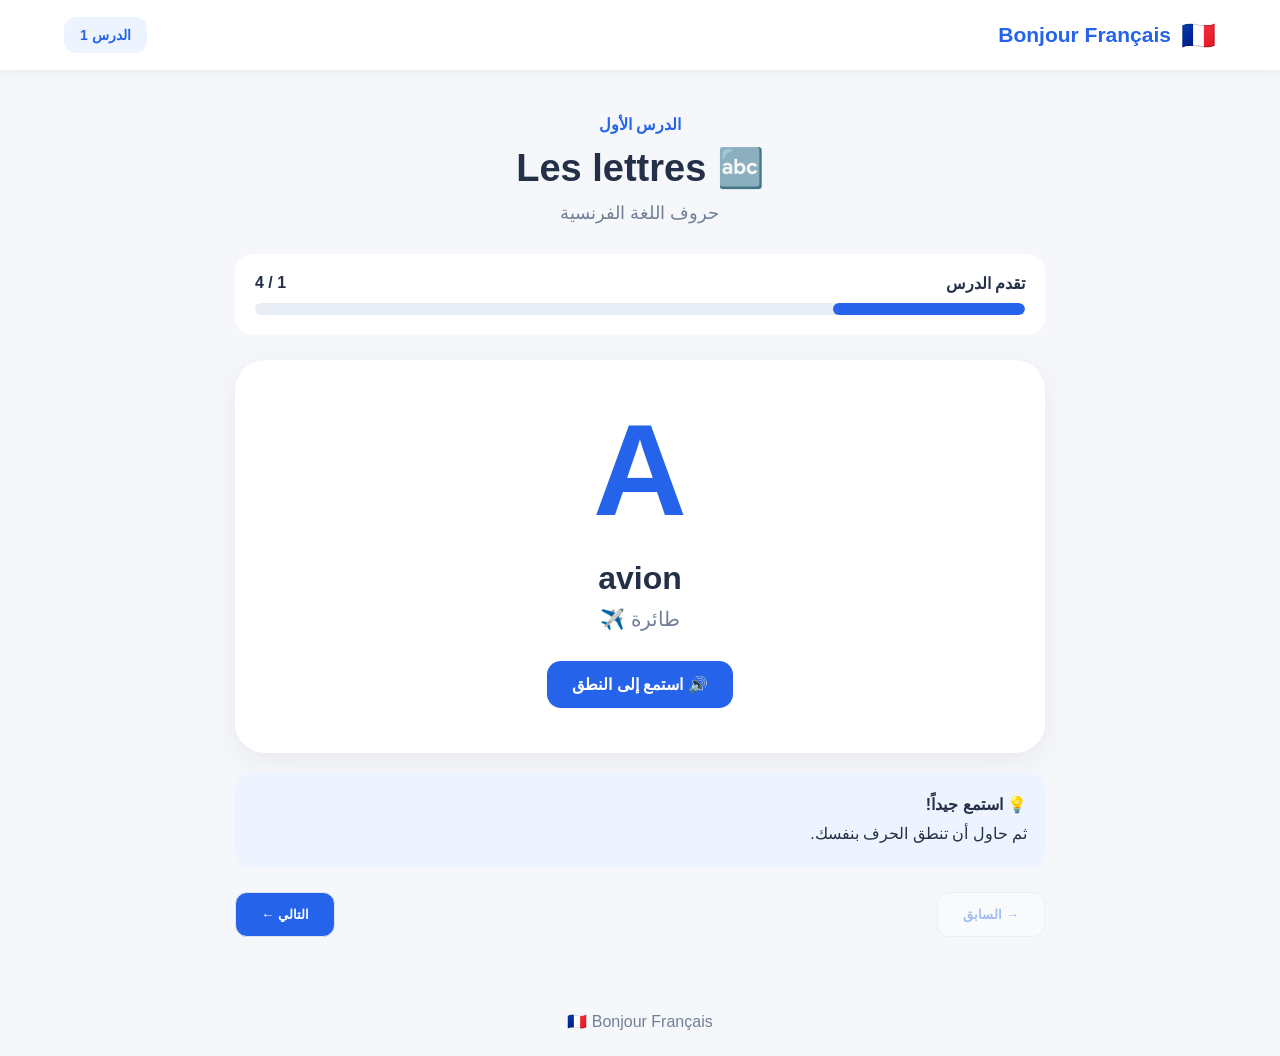
==== alphabet.html @ 1321bd40 "Add files via upload" ====
<!DOCTYPE html>
<html lang="ar" dir="rtl">

<head>

    <meta charset="UTF-8">

    <meta name="viewport"
          content="width=device-width, initial-scale=1.0">

    <title>Les lettres - Bonjour Français</title>

    <link rel="stylesheet" href="style.css">

</head>

<body>

<header>

    <a href="index.html" class="logo">
        <span>🇫🇷</span>
        Bonjour Français
    </a>

    <div class="lesson-number">
        الدرس 1
    </div>

</header>


<main class="lesson-page">

    <!-- العنوان -->

    <div class="lesson-title">

        <span class="small-title">
            الدرس الأول
        </span>

        <h1>🔤 Les lettres</h1>

        <p>
            حروف اللغة الفرنسية
        </p>

    </div>


    <!-- التقدم -->

    <div class="lesson-progress">

        <div class="progress-info">

            <span>تقدم الدرس</span>

            <span id="progressText">1 / 4</span>

        </div>

        <div class="progress-bar">

            <div id="lessonProgress"
                 class="progress"
                 style="width:25%">
            </div>

        </div>

    </div>


    <!-- بطاقة الحرف -->

    <section class="letter-card">

        <div id="letter"
             class="big-letter">
            A
        </div>


        <div id="word"
             class="french-word">
            avion
        </div>


        <div id="translation"
             class="arabic-word">
            طائرة ✈️
        </div>


        <button
            class="sound-button"
            onclick="playAudio('audio/alphabet/a.mp3')">
              

            🔊 استمع إلى النطق

        </button>

    </section>


    <!-- معلومة -->

    <div class="info-box">

        💡
        <strong>استمع جيداً!</strong>

        <br>

        ثم حاول أن تنطق الحرف بنفسك.

    </div>


    <!-- أزرار -->

    <div class="navigation">

        <button
            id="previous"
            onclick="previousLetter()"
            disabled>

            → السابق

        </button>


        <button
            id="next"
            onclick="nextLetter()">

            التالي ←

        </button>

    </div>


    <!-- الاختبار -->

    <section
        id="quiz"
        class="quiz"
        style="display:none">

        <h2>🎯 اختبر نفسك</h2>

        <p>
            أي كلمة تبدأ بالحرف A؟
        </p>


        <div class="answers">

            <button onclick="checkAnswer(this, true)">
                ✈️ avion
            </button>

            <button onclick="checkAnswer(this, false)">
                🐱 chat
            </button>

            <button onclick="checkAnswer(this, false)">
                🏠 maison
            </button>

        </div>

        <p id="result"></p>

    </section>

</main>


<footer>

    🇫🇷 Bonjour Français

</footer>


<script>

const letters = [

    {
        letter: "A",
        word: "avion",
        translation: "طائرة ✈️"
    },

    {
        letter: "B",
        word: "banane",
        translation: "موزة 🍌"
    },

    {
        letter: "C",
        word: "chat",
        translation: "قطة 🐱"
    },

    {
        letter: "D",
        word: "dauphin",
        translation: "دلفين 🐬"
    }

];


let current = 0;


function showLetter() {

    document.getElementById("letter").textContent =
        letters[current].letter;

    document.getElementById("word").textContent =
        letters[current].word;

    document.getElementById("translation").textContent =
        letters[current].translation;


    document.getElementById("progressText").textContent =
        (current + 1) + " / " + letters.length;


    let percentage =
        ((current + 1) / letters.length) * 100;

    document.getElementById("lessonProgress")
        .style.width = percentage + "%";


    document.getElementById("previous").disabled =
        current === 0;


    if (current === letters.length - 1) {

        document.getElementById("next")
            .textContent = "🏆 الاختبار";

    } else {

        document.getElementById("next")
            .textContent = "التالي ←";

    }

}


function nextLetter() {

    if (current < letters.length - 1) {

        current++;

        showLetter();

    } else {

        document.getElementById("quiz")
            .style.display = "block";

        document.getElementById("quiz")
            .scrollIntoView({
                behavior: "smooth"
            });

    }

}


function previousLetter() {

    if (current > 0) {

        current--;

        showLetter();

    }

}


function speakLetter() {

    let text =
        letters[current].letter +
        ". " +
        letters[current].word;

    let speech =
        new SpeechSynthesisUtterance(text);

    speech.lang = "fr-FR";

    speech.rate = 0.8;

    speech.pitch = 1;

    speechSynthesis.cancel();

    speechSynthesis.speak(speech);

}


function checkAnswer(button, correct) {

    let result =
        document.getElementById("result");


    if (correct) {

        result.textContent =
            "🎉 Bravo ! إجابة صحيحة!";

        result.className =
            "correct";

    } else {

        result.textContent =
            "❌ حاول مرة أخرى";

        result.className =
            "wrong";

    }

}

</script>
<audio id="player"></audio>

<script>
function playAudio(file) {
    const player = document.getElementById("player");
    player.src = file;
    player.play();
}
</script>
</body>

</html>
---- style.css ----
* {
    box-sizing: border-box;
    margin: 0;
    padding: 0;
    font-family: Arial, sans-serif;
}

body {
    background: #f5f7fb;
    color: #243047;
}


/* ================= HEADER ================= */

header {
    height: 70px;
    background: white;

    display: flex;
    align-items: center;
    justify-content: space-between;

    padding: 0 5%;

    box-shadow:
        0 2px 10px rgba(0,0,0,0.06);
}

.logo {
    display: flex;
    align-items: center;

    gap: 10px;

    font-size: 21px;
    font-weight: bold;

    color: #2563eb;

    text-decoration: none;
}

.logo span {
    font-size: 28px;
}

.level,
.lesson-number {
    background: #eef4ff;

    color: #2563eb;

    padding: 10px 16px;

    border-radius: 12px;

    font-weight: bold;

    font-size: 14px;
}


/* ================= HERO ================= */

.hero {

    max-width: 1150px;

    margin: 35px auto;

    padding: 45px;

    border-radius: 28px;

    background:
        linear-gradient(
            135deg,
            #2563eb,
            #4f46e5
        );

    color: white;

    display: flex;

    align-items: center;

    justify-content: space-between;

    gap: 30px;
}

.hero h1 {
    font-size: 38px;
    margin-bottom: 15px;
}

.hero p {
    font-size: 18px;
    line-height: 1.8;
}

.character {
    font-size: 110px;
}

.main-button {

    display: inline-block;

    margin-top: 25px;

    padding: 14px 25px;

    background: white;

    color: #2563eb;

    border-radius: 12px;

    text-decoration: none;

    font-weight: bold;
}


/* ================= MAIN ================= */

main {
    max-width: 1150px;

    margin: auto;

    padding:
        0 20px
        50px;
}

.section-title {
    margin:
        35px 0
        20px;
}

.section-title h2 {
    font-size: 25px;
}

.section-title p {
    margin-top: 7px;
    color: #718096;
}


/* ================= LESSONS ================= */

.lessons {

    display: grid;

    grid-template-columns:
        repeat(4, 1fr);

    gap: 18px;
}

.lesson {

    background: white;

    border-radius: 20px;

    padding: 25px 20px;

    text-decoration: none;

    color: #243047;

    border: 1px solid #edf0f5;

    transition: 0.25s;
}

.lesson:hover {

    transform:
        translateY(-5px);

    box-shadow:
        0 10px 25px
        rgba(0,0,0,0.08);
}

.lesson-icon {

    width: 55px;
    height: 55px;

    background: #eef4ff;

    border-radius: 16px;

    display: flex;

    align-items: center;
    justify-content: center;

    font-size: 28px;

    margin-bottom: 15px;
}

.lesson h3 {
    margin-bottom: 8px;
}

.lesson p {
    color: #718096;

    line-height: 1.6;

    font-size: 14px;
}


/* ================= PROGRESS ================= */

.progress-box {

    background: white;

    padding: 25px;

    border-radius: 20px;

    margin-top: 30px;
}

.progress-header {

    display: flex;

    justify-content:
        space-between;

    margin-bottom: 12px;

    font-weight: bold;
}

.progress-bar {

    width: 100%;

    height: 12px;

    background: #e8edf5;

    border-radius: 20px;

    overflow: hidden;
}

.progress {

    height: 100%;

    background: #2563eb;

    border-radius: 20px;

    transition:
        width 0.4s;
}


/* ================= LESSON PAGE ================= */

.lesson-page {
    max-width: 850px;
}


/* عنوان الدرس */

.lesson-title {

    text-align: center;

    margin:
        45px 0 30px;
}

.small-title {

    color: #2563eb;

    font-weight: bold;
}

.lesson-title h1 {

    font-size: 38px;

    margin: 12px 0;
}

.lesson-title p {

    color: #718096;

    font-size: 18px;
}


/* تقدم الدرس */

.lesson-progress {

    background: white;

    padding: 20px;

    border-radius: 18px;

    margin-bottom: 25px;
}

.progress-info {

    display: flex;

    justify-content:
        space-between;

    margin-bottom: 10px;

    font-weight: bold;
}


/* بطاقة الحرف */

.letter-card {

    background: white;

    border-radius: 30px;

    padding: 45px 25px;

    text-align: center;

    box-shadow:
        0 8px 30px
        rgba(0,0,0,0.06);
}

.big-letter {

    font-size: 130px;

    font-weight: bold;

    color: #2563eb;

    line-height: 1;
}

.french-word {

    font-size: 32px;

    font-weight: bold;

    margin-top: 25px;

    direction: ltr;
}

.arabic-word {

    margin-top: 10px;

    color: #718096;

    font-size: 20px;
}


/* زر الصوت */

.sound-button {

    margin-top: 30px;

    padding: 14px 25px;

    border: none;

    border-radius: 14px;

    background: #2563eb;

    color: white;

    font-size: 16px;

    font-weight: bold;

    cursor: pointer;
}

.sound-button:hover {
    background: #1d4ed8;
}


/* المعلومة */

.info-box {

    margin-top: 20px;

    padding: 18px;

    background: #eef4ff;

    border-radius: 15px;

    line-height: 1.8;
}


/* أزرار التنقل */

.navigation {

    display: flex;

    justify-content:
        space-between;

    margin-top: 25px;
}

.navigation button {

    padding: 14px 25px;

    border: none;

    border-radius: 12px;

    background: white;

    color: #2563eb;

    font-weight: bold;

    cursor: pointer;

    border:
        1px solid #dbe4f0;
}

.navigation button:last-child {

    background: #2563eb;

    color: white;
}

.navigation button:disabled {

    opacity: 0.4;

    cursor: not-allowed;
}


/* ================= QUIZ ================= */

.quiz {

    background: white;

    margin-top: 35px;

    padding: 30px;

    border-radius: 25px;

    text-align: center;
}

.quiz h2 {
    margin-bottom: 15px;
}

.quiz p {
    margin-bottom: 20px;
}

.answers {

    display: grid;

    gap: 12px;
}

.answers button {

    padding: 16px;

    border:
        1px solid #e1e7ef;

    background: #f8fafc;

    border-radius: 12px;

    font-size: 17px;

    cursor: pointer;
}

.answers button:hover {
    background: #eef4ff;
}

.correct {

    color: #16a34a;

    font-weight: bold;
}

.wrong {

    color: #dc2626;

    font-weight: bold;
}


/* ================= FOOTER ================= */

footer {

    text-align: center;

    padding: 25px;

    color: #718096;
}


/* ================= MOBILE ================= */

@media (max-width: 800px) {

    .hero {

        margin: 20px;

        padding: 30px 25px;

        flex-direction: column;

        text-align: center;
    }

    .hero h1 {
        font-size: 29px;
    }

    .character {
        font-size: 75px;
    }

    .lessons {

        grid-template-columns:
            repeat(2, 1fr);
    }

    .lesson-title h1 {
        font-size: 30px;
    }

}

@media (max-width: 480px) {

    .lessons {

        grid-template-columns: 1fr;
    }

    .level {
        display: none;
    }

    .big-letter {
        font-size: 100px;
    }

}
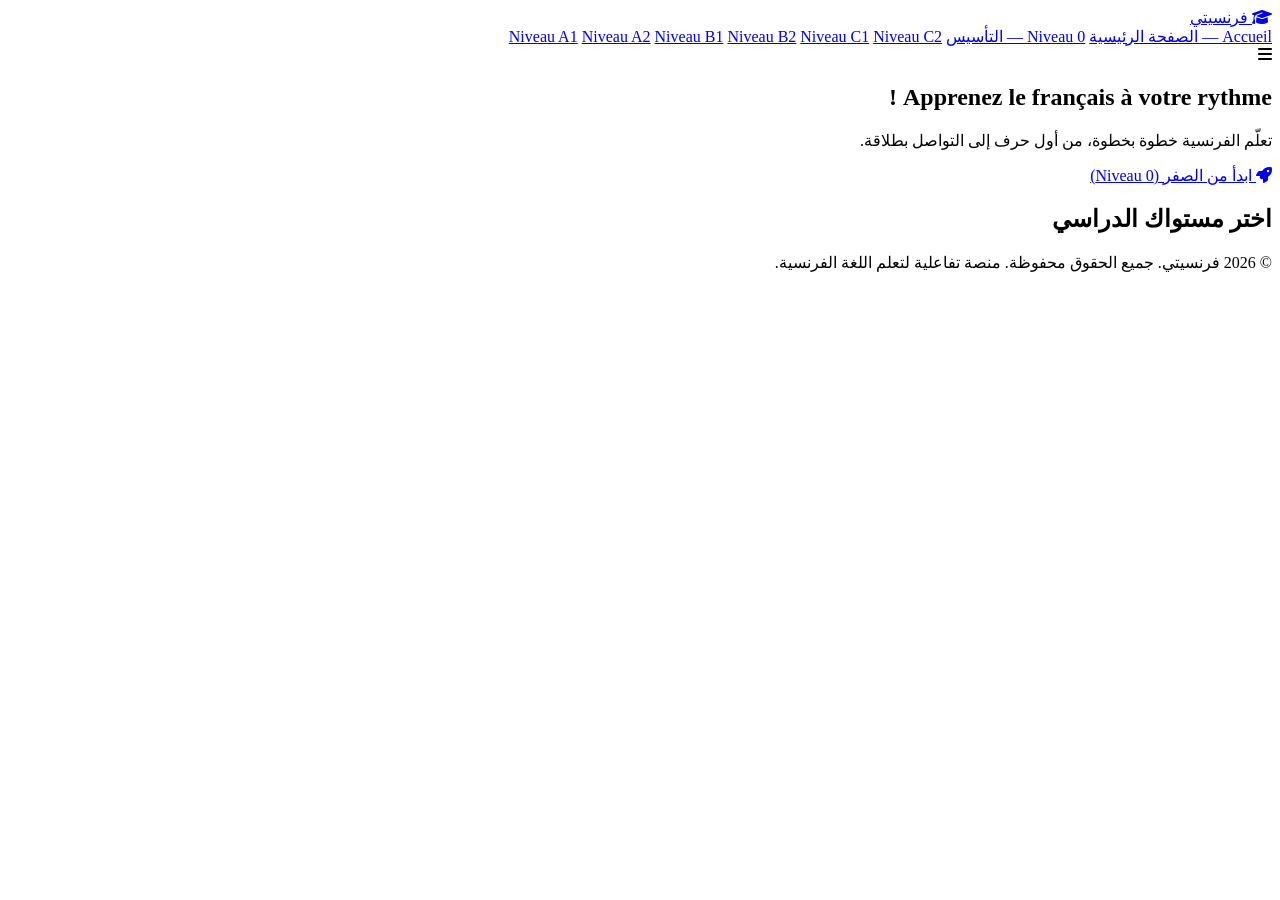
==== commit e8889980: "Update alphabet.html for Arabic language support" ====
--- a/alphabet.html
+++ b/alphabet.html
@@ -1,366 +1,61 @@
 <!DOCTYPE html>
 <html lang="ar" dir="rtl">
-
 <head>
-
     <meta charset="UTF-8">
-
-    <meta name="viewport"
-          content="width=device-width, initial-scale=1.0">
-
-    <title>Les lettres - Bonjour Français</title>
-
-    <link rel="stylesheet" href="style.css">
-
+    <meta name="viewport" content="width=device-width, initial-scale=1.0">
+    <title>فرنسيتي - منصة تعلم اللغات الفرنسية من الصفر</title>
+    <link rel="stylesheet" href="css/style.css">
+    <link rel="stylesheet" href="https://cdnjs.cloudflare.com/ajax/libs/font-awesome/6.4.0/css/all.min.css">
 </head>
-
 <body>
 
-<header>
+    <!-- شريط التنقل العلوي -->
+    <header class="navbar">
+        <div class="nav-container">
+            <a href="index.html" class="logo">
+                <i class="fa-solid fa-graduation-cap"></i> فرنسيتي
+            </a>
+            <nav class="nav-menu" id="navMenu">
+                <a href="index.html" class="active">Accueil — الصفحة الرئيسية</a>
+                <a href="level.html?level=0">Niveau 0 — التأسيس</a>
+                <a href="level.html?level=A1">Niveau A1</a>
+                <a href="level.html?level=A2">Niveau A2</a>
+                <a href="level.html?level=B1">Niveau B1</a>
+                <a href="level.html?level=B2">Niveau B2</a>
+                <a href="level.html?level=C1">Niveau C1</a>
+                <a href="level.html?level=C2">Niveau C2</a>
+            </nav>
+            <div class="hamburger" id="hamburger">
+                <i class="fa-solid fa-bars"></i>
+            </div>
+        </div>
+    </header>
 
-    <a href="index.html" class="logo">
-        <span>🇫🇷</span>
-        Bonjour Français
-    </a>
-
-    <div class="lesson-number">
-        الدرس 1
-    </div>
-
-</header>
-
-
-<main class="lesson-page">
-
-    <!-- العنوان -->
-
-    <div class="lesson-title">
-
-        <span class="small-title">
-            الدرس الأول
-        </span>
-
-        <h1>🔤 Les lettres</h1>
-
-        <p>
-            حروف اللغة الفرنسية
-        </p>
-
-    </div>
-
-
-    <!-- التقدم -->
-
-    <div class="lesson-progress">
-
-        <div class="progress-info">
-
-            <span>تقدم الدرس</span>
-
-            <span id="progressText">1 / 4</span>
-
+    <!-- قسم البطل (Hero Section) -->
+    <section class="hero">
+        <div class="hero-content">
+            <h1 class="hero-title">Apprenez le français à votre rythme !</h1>
+            <p class="hero-desc">تعلّم الفرنسية خطوة بخطوة، من أول حرف إلى التواصل بطلاقة.</p>
+            <a href="level.html?level=0" class="btn-primary">
+                <i class="fa-solid fa-rocket"></i> ابدأ من الصفر (Niveau 0)
+            </a>
         </div>
-
-        <div class="progress-bar">
-
-            <div id="lessonProgress"
-                 class="progress"
-                 style="width:25%">
-            </div>
-
-        </div>
-
-    </div>
-
-
-    <!-- بطاقة الحرف -->
-
-    <section class="letter-card">
-
-        <div id="letter"
-             class="big-letter">
-            A
-        </div>
-
-
-        <div id="word"
-             class="french-word">
-            avion
-        </div>
-
-
-        <div id="translation"
-             class="arabic-word">
-            طائرة ✈️
-        </div>
-
-
-        <button
-            class="sound-button"
-            onclick="playAudio('audio/alphabet/a.mp3')">
-              
-
-            🔊 استمع إلى النطق
-
-        </button>
-
     </section>
 
+    <!-- شبكة المستويات (Levels Grid) -->
+    <main class="container">
+        <h2 class="section-title">اختر مستواك الدراسي</h2>
+        <div class="levels-grid" id="levelsGrid">
+            <!-- سيتم توليد البطاقات ديناميكياً بواسطة JavaScript -->
+        </div>
+    </main>
 
-    <!-- معلومة -->
+    <!-- تذييل الصفحة -->
+    <footer class="footer">
+        <p>&copy; 2026 فرنسيتي. جميع الحقوق محفوظة. منصة تفاعلية لتعلم اللغة الفرنسية.</p>
+    </footer>
 
-    <div class="info-box">
-
-        💡
-        <strong>استمع جيداً!</strong>
-
-        <br>
-
-        ثم حاول أن تنطق الحرف بنفسك.
-
-    </div>
-
-
-    <!-- أزرار -->
-
-    <div class="navigation">
-
-        <button
-            id="previous"
-            onclick="previousLetter()"
-            disabled>
-
-            → السابق
-
-        </button>
-
-
-        <button
-            id="next"
-            onclick="nextLetter()">
-
-            التالي ←
-
-        </button>
-
-    </div>
-
-
-    <!-- الاختبار -->
-
-    <section
-        id="quiz"
-        class="quiz"
-        style="display:none">
-
-        <h2>🎯 اختبر نفسك</h2>
-
-        <p>
-            أي كلمة تبدأ بالحرف A؟
-        </p>
-
-
-        <div class="answers">
-
-            <button onclick="checkAnswer(this, true)">
-                ✈️ avion
-            </button>
-
-            <button onclick="checkAnswer(this, false)">
-                🐱 chat
-            </button>
-
-            <button onclick="checkAnswer(this, false)">
-                🏠 maison
-            </button>
-
-        </div>
-
-        <p id="result"></p>
-
-    </section>
-
-</main>
-
-
-<footer>
-
-    🇫🇷 Bonjour Français
-
-</footer>
-
-
-<script>
-
-const letters = [
-
-    {
-        letter: "A",
-        word: "avion",
-        translation: "طائرة ✈️"
-    },
-
-    {
-        letter: "B",
-        word: "banane",
-        translation: "موزة 🍌"
-    },
-
-    {
-        letter: "C",
-        word: "chat",
-        translation: "قطة 🐱"
-    },
-
-    {
-        letter: "D",
-        word: "dauphin",
-        translation: "دلفين 🐬"
-    }
-
-];
-
-
-let current = 0;
-
-
-function showLetter() {
-
-    document.getElementById("letter").textContent =
-        letters[current].letter;
-
-    document.getElementById("word").textContent =
-        letters[current].word;
-
-    document.getElementById("translation").textContent =
-        letters[current].translation;
-
-
-    document.getElementById("progressText").textContent =
-        (current + 1) + " / " + letters.length;
-
-
-    let percentage =
-        ((current + 1) / letters.length) * 100;
-
-    document.getElementById("lessonProgress")
-        .style.width = percentage + "%";
-
-
-    document.getElementById("previous").disabled =
-        current === 0;
-
-
-    if (current === letters.length - 1) {
-
-        document.getElementById("next")
-            .textContent = "🏆 الاختبار";
-
-    } else {
-
-        document.getElementById("next")
-            .textContent = "التالي ←";
-
-    }
-
-}
-
-
-function nextLetter() {
-
-    if (current < letters.length - 1) {
-
-        current++;
-
-        showLetter();
-
-    } else {
-
-        document.getElementById("quiz")
-            .style.display = "block";
-
-        document.getElementById("quiz")
-            .scrollIntoView({
-                behavior: "smooth"
-            });
-
-    }
-
-}
-
-
-function previousLetter() {
-
-    if (current > 0) {
-
-        current--;
-
-        showLetter();
-
-    }
-
-}
-
-
-function speakLetter() {
-
-    let text =
-        letters[current].letter +
-        ". " +
-        letters[current].word;
-
-    let speech =
-        new SpeechSynthesisUtterance(text);
-
-    speech.lang = "fr-FR";
-
-    speech.rate = 0.8;
-
-    speech.pitch = 1;
-
-    speechSynthesis.cancel();
-
-    speechSynthesis.speak(speech);
-
-}
-
-
-function checkAnswer(button, correct) {
-
-    let result =
-        document.getElementById("result");
-
-
-    if (correct) {
-
-        result.textContent =
-            "🎉 Bravo ! إجابة صحيحة!";
-
-        result.className =
-            "correct";
-
-    } else {
-
-        result.textContent =
-            "❌ حاول مرة أخرى";
-
-        result.className =
-            "wrong";
-
-    }
-
-}
-
-</script>
-<audio id="player"></audio>
-
-<script>
-function playAudio(file) {
-    const player = document.getElementById("player");
-    player.src = file;
-    player.play();
-}
-</script>
+    <script src="js/levels.js"></script>
+    <script src="js/main.js"></script>
 </body>
-
 </html>
